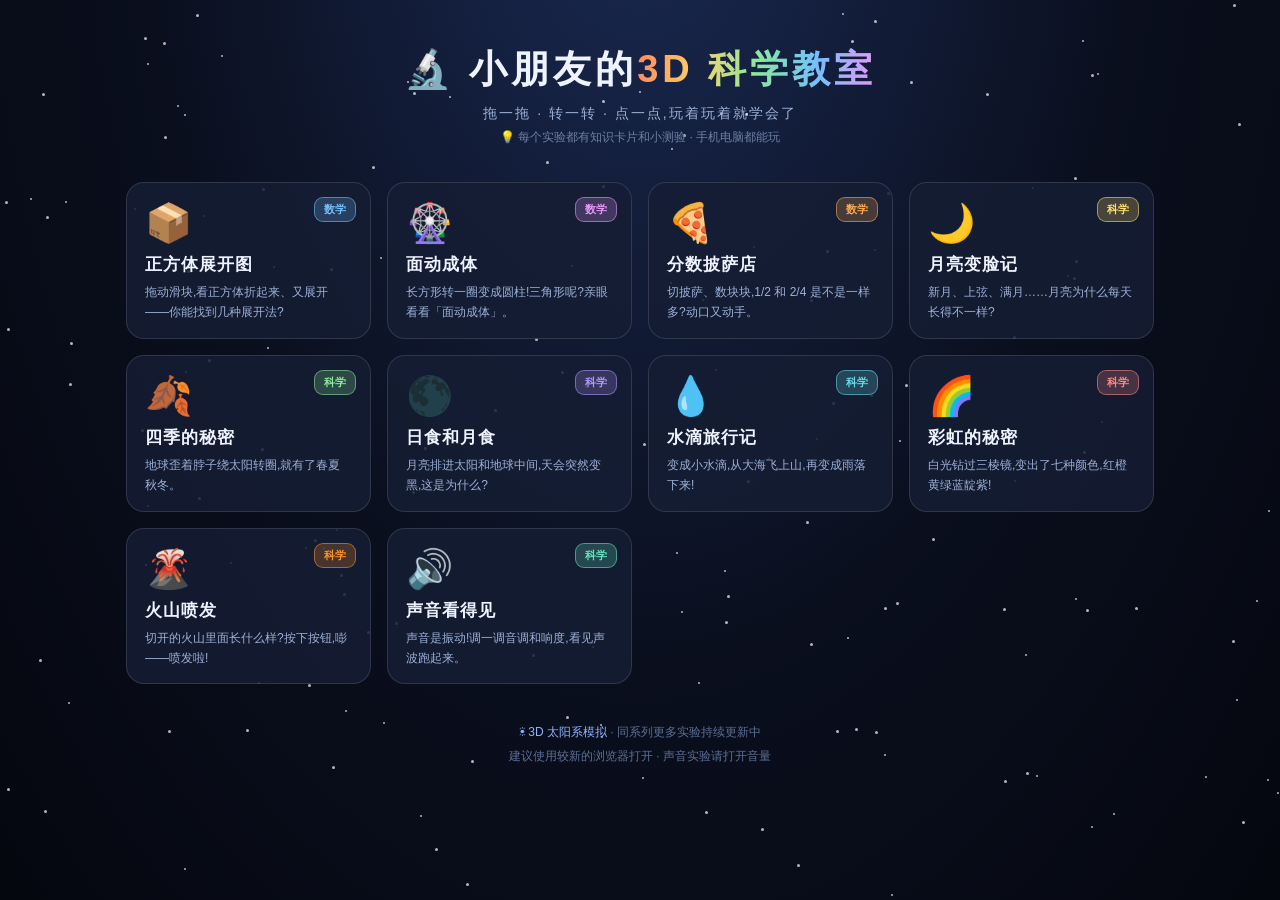
==== lab/index.html @ 89a4bbeb "add lab/index.html" ====
<!DOCTYPE html>
<html lang="zh-CN">
<head>
<meta charset="UTF-8">
<meta name="viewport" content="width=device-width, initial-scale=1.0, maximum-scale=1.0, user-scalable=no, viewport-fit=cover">
<title>小朋友的3D科学教室</title>
<style>
* { margin:0; padding:0; box-sizing:border-box; }
html,body { min-height:100%; }
body {
  background:radial-gradient(ellipse at 50% -20%, #1b2b55 0%, #0a0f1e 55%, #05070f 100%);
  font-family:-apple-system,"Segoe UI","Microsoft YaHei",sans-serif;
  color:#eef3ff; user-select:none; overflow-x:hidden;
  padding-bottom:40px;
}
/* 星星背景 */
.stars, .stars2 { position:fixed; inset:0; pointer-events:none; z-index:0; }
.stars i, .stars2 i {
  position:absolute; width:3px; height:3px; border-radius:50%; background:#fff; opacity:0.7;
  animation:tw 3s ease-in-out infinite;
}
.stars2 i { width:2px; height:2px; animation-duration:4.5s; }
@keyframes tw { 0%,100% { opacity:0.15; } 50% { opacity:0.9; } }

header { position:relative; z-index:1; text-align:center; padding:44px 16px 10px; }
h1 { font-size:clamp(24px, 5vw, 38px); letter-spacing:4px; }
h1 .rainbow {
  background:linear-gradient(90deg,#ff8a5c,#ffd166,#8ce99a,#74c0fc,#e599f7);
  -webkit-background-clip:text; background-clip:text; color:transparent;
}
header p { margin-top:10px; color:#9db1d8; font-size:14px; letter-spacing:2px; }
.sub { margin-top:6px; font-size:12px; color:#6d7fa3; }

.grid {
  position:relative; z-index:1; max-width:1060px; margin:26px auto 0; padding:0 16px;
  display:grid; grid-template-columns:repeat(auto-fill, minmax(240px, 1fr)); gap:16px;
}
a.card {
  display:block; text-decoration:none; color:inherit; border-radius:18px; padding:18px 18px 15px;
  background:rgba(22,30,52,0.85); border:1px solid rgba(255,255,255,0.12);
  transition:transform .18s, border-color .18s, box-shadow .18s; position:relative; overflow:hidden;
}
a.card:hover { transform:translateY(-4px); border-color:var(--c); box-shadow:0 10px 30px color-mix(in srgb, var(--c) 25%, transparent); }
.card .emoji { font-size:38px; display:inline-block; animation:bob 3s ease-in-out infinite; animation-delay:var(--d, 0s); }
@keyframes bob { 0%,100% { transform:translateY(0); } 50% { transform:translateY(-5px); } }
.card h3 { font-size:17px; margin-top:8px; letter-spacing:1px; }
.card p { font-size:12px; color:#9db1d8; margin-top:6px; line-height:1.7; }
.card .badge {
  position:absolute; top:14px; right:14px; font-size:11px; font-weight:700;
  padding:4px 9px; border-radius:9px;
  background:color-mix(in srgb, var(--c) 22%, transparent);
  border:1px solid color-mix(in srgb, var(--c) 55%, transparent);
  color:var(--c);
}
footer { position:relative; z-index:1; text-align:center; margin-top:36px; font-size:12px; color:#5d6f94; line-height:2; }
footer a { color:#8fb2ff; text-decoration:none; }
</style>
</head>
<body>
<div class="stars"></div><div class="stars2"></div>
<header>
  <h1>🔬 小朋友的<span class="rainbow">3D 科学教室</span></h1>
  <p>拖一拖 · 转一转 · 点一点,玩着玩着就学会了</p>
  <div class="sub">💡 每个实验都有知识卡片和小测验 · 手机电脑都能玩</div>
</header>

<div class="grid" id="grid"></div>

<footer>
  <a href="../index.html">☀ 3D 太阳系模拟</a> · 同系列更多实验持续更新中<br>
  建议使用较新的浏览器打开 · 声音实验请打开音量
</footer>

<script>
const EXP = [
  { f:'cube-net.html',   e:'📦', t:'正方体展开图', s:'数学', d:'拖动滑块,看正方体折起来、又展开——你能找到几种展开法?', c:'#74c0fc' },
  { f:'revolution.html', e:'🎡', t:'面动成体',     s:'数学', d:'长方形转一圈变成圆柱!三角形呢?亲眼看看「面动成体」。', c:'#e599f7' },
  { f:'pizza.html',      e:'🍕', t:'分数披萨店',   s:'数学', d:'切披萨、数块块,1/2 和 2/4 是不是一样多?动口又动手。', c:'#ffa94d' },
  { f:'moon-phases.html',e:'🌙', t:'月亮变脸记',   s:'科学', d:'新月、上弦、满月……月亮为什么每天长得不一样?', c:'#ffe066' },
  { f:'seasons.html',    e:'🍂', t:'四季的秘密',   s:'科学', d:'地球歪着脖子绕太阳转圈,就有了春夏秋冬。', c:'#8ce99a' },
  { f:'eclipse.html',    e:'🌑', t:'日食和月食',   s:'科学', d:'月亮排进太阳和地球中间,天会突然变黑,这是为什么?', c:'#b197fc' },
  { f:'water-cycle.html',e:'💧', t:'水滴旅行记',   s:'科学', d:'变成小水滴,从大海飞上山,再变成雨落下来!', c:'#66d9e8' },
  { f:'rainbow.html',    e:'🌈', t:'彩虹的秘密',   s:'科学', d:'白光钻过三棱镜,变出了七种颜色,红橙黄绿蓝靛紫!', c:'#ff8787' },
  { f:'volcano.html',    e:'🌋', t:'火山喷发',     s:'科学', d:'切开的火山里面长什么样?按下按钮,嘭——喷发啦!', c:'#ff922b' },
  { f:'sound.html',      e:'🔊', t:'声音看得见',   s:'科学', d:'声音是振动!调一调音调和响度,看见声波跑起来。', c:'#63e6be' },
];
const grid = document.getElementById('grid');
EXP.forEach((x, i) => {
  const a = document.createElement('a');
  a.className = 'card'; a.href = x.f; a.style.setProperty('--c', x.c);
  a.style.setProperty('--d', (i * 0.25) + 's');
  a.innerHTML = `<span class="badge">${x.s}</span><span class="emoji">${x.e}</span><h3>${x.t}</h3><p>${x.d}</p>`;
  grid.appendChild(a);
});
// 星星
const mk = (el, n) => { for (let i = 0; i < n; i++) {
  const s = document.createElement('i');
  s.style.left = Math.random() * 100 + '%';
  s.style.top = Math.random() * 100 + '%';
  s.style.animationDelay = (Math.random() * 4) + 's';
  el.appendChild(s);
} };
mk(document.querySelector('.stars'), 90);
mk(document.querySelector('.stars2'), 70);
</script>
</body>
</html>
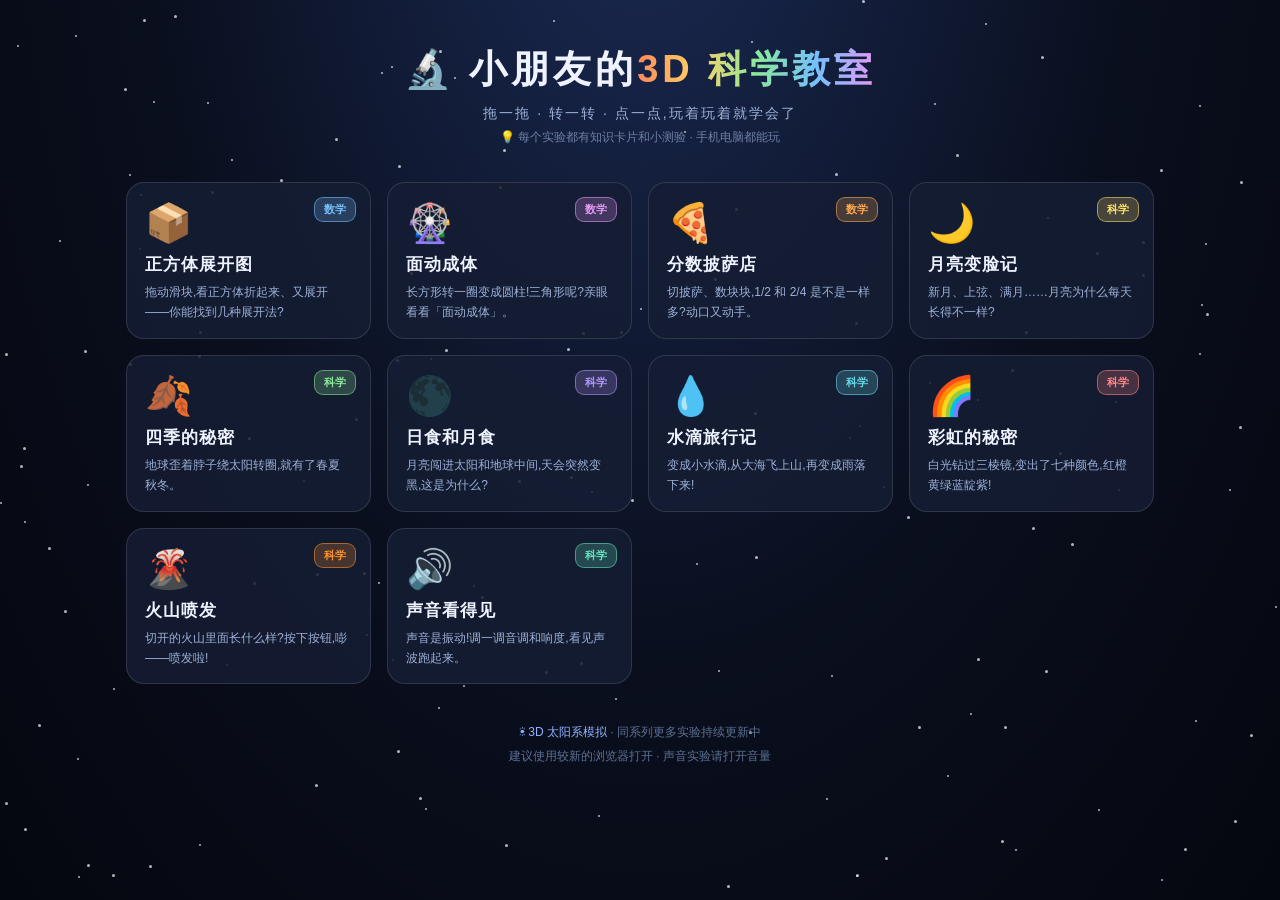
==== commit b81d5bc0: "update lab/index.html" ====
--- a/lab/index.html
+++ b/lab/index.html
@@ -78,7 +78,7 @@
   { f:'pizza.html',      e:'🍕', t:'分数披萨店',   s:'数学', d:'切披萨、数块块,1/2 和 2/4 是不是一样多?动口又动手。', c:'#ffa94d' },
   { f:'moon-phases.html',e:'🌙', t:'月亮变脸记',   s:'科学', d:'新月、上弦、满月……月亮为什么每天长得不一样?', c:'#ffe066' },
   { f:'seasons.html',    e:'🍂', t:'四季的秘密',   s:'科学', d:'地球歪着脖子绕太阳转圈,就有了春夏秋冬。', c:'#8ce99a' },
-  { f:'eclipse.html',    e:'🌑', t:'日食和月食',   s:'科学', d:'月亮排进太阳和地球中间,天会突然变黑,这是为什么?', c:'#b197fc' },
+  { f:'eclipse.html',    e:'🌑', t:'日食和月食',   s:'科学', d:'月亮闯进太阳和地球中间,天会突然变黑,这是为什么?', c:'#b197fc' },
   { f:'water-cycle.html',e:'💧', t:'水滴旅行记',   s:'科学', d:'变成小水滴,从大海飞上山,再变成雨落下来!', c:'#66d9e8' },
   { f:'rainbow.html',    e:'🌈', t:'彩虹的秘密',   s:'科学', d:'白光钻过三棱镜,变出了七种颜色,红橙黄绿蓝靛紫!', c:'#ff8787' },
   { f:'volcano.html',    e:'🌋', t:'火山喷发',     s:'科学', d:'切开的火山里面长什么样?按下按钮,嘭——喷发啦!', c:'#ff922b' },
